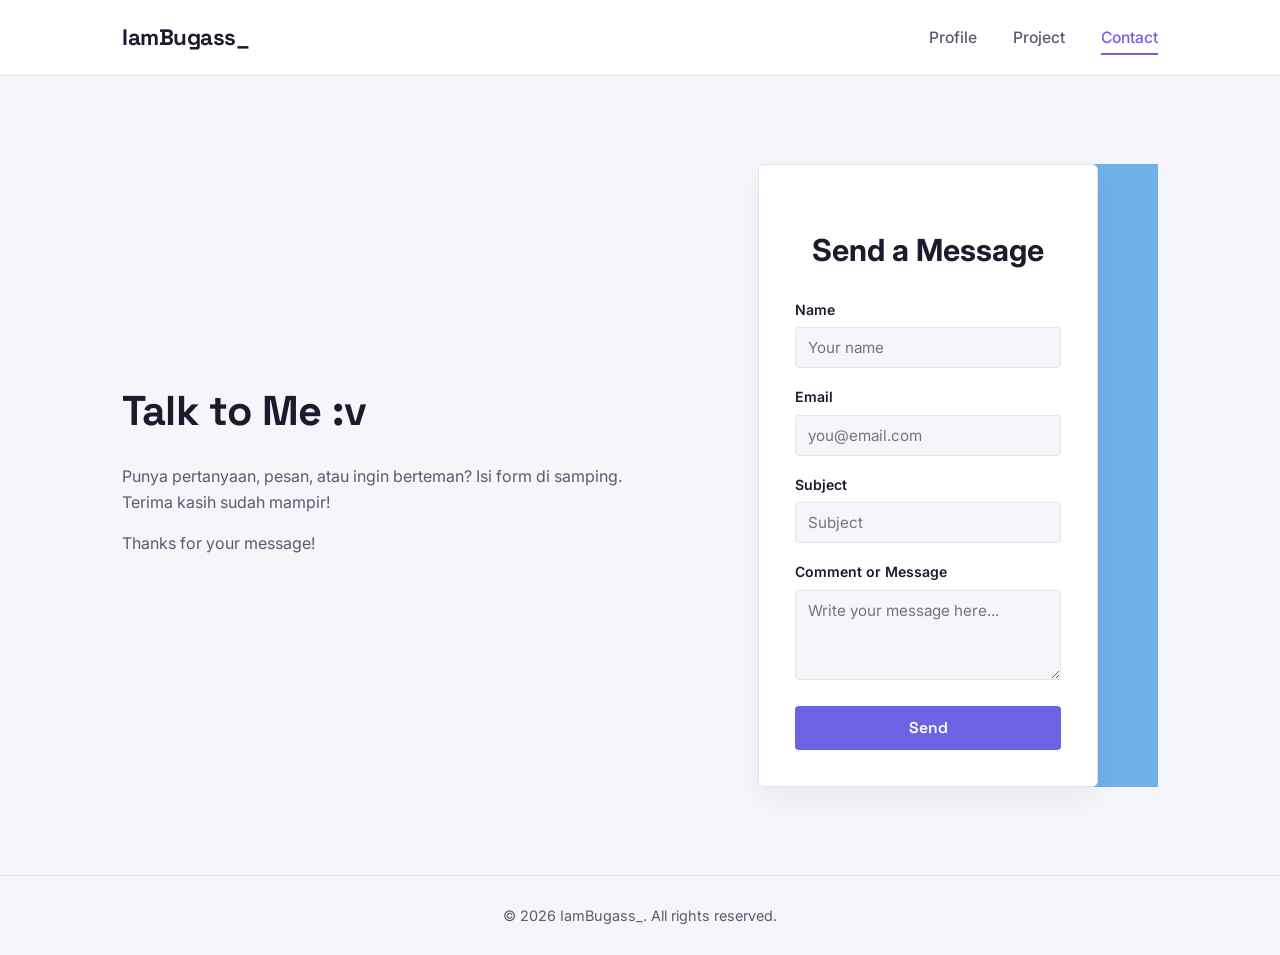
==== HTML/contact.html @ 118c32ef "init personal blog" ====
<!DOCTYPE html>
<html lang="id">
<head>
<meta charset="UTF-8">
<meta name="viewport" content="width=device-width, initial-scale=1.0">
<title>IamBugass_ | Contact</title>
<link rel="preconnect" href="https://fonts.googleapis.com">
<link href="https://fonts.googleapis.com/css2?family=Space+Grotesk:wght@500;700&family=Inter:wght@400;500;600&display=swap" rel="stylesheet">
<style>
/* =========================================================
   IamBugass_ — Personal Profile Website
   ========================================================= */

:root{
  --bg: #F5F6FA;
  --surface: #FFFFFF;
  --ink: #1C1B2E;
  --ink-soft: #5B5A72;
  --violet: #6E62E5;
  --violet-soft: #A99CF0;
  --blue: #6FB1E8;
  --blue-soft: #BFDDF3;
  --pink: #F0A3C8;
  --line: #E3E4EF;

  --font-display: "Space Grotesk", "Segoe UI", sans-serif;
  --font-body: "Inter", "Segoe UI", sans-serif;

  --nav-height: 76px;
  --container: 1100px;
}

*, *::before, *::after{ box-sizing: border-box; }

html{ scroll-behavior: smooth; }

body{
  margin: 0;
  background: var(--bg);
  color: var(--ink);
  font-family: var(--font-body);
  line-height: 1.6;
  -webkit-font-smoothing: antialiased;
}

img{ max-width: 100%; display: block; }

.wrap{
  max-width: var(--container);
  margin: 0 auto;
  padding: 0 32px;
}

/* ---------- Navigation ---------- */
.site-nav{
  position: sticky;
  top: 0;
  z-index: 50;
  height: var(--nav-height);
  display: flex;
  align-items: center;
  background: var(--surface);
  border-bottom: 1px solid var(--line);
}

.site-nav .wrap{
  width: 100%;
  display: flex;
  align-items: center;
  justify-content: space-between;
}

.logo{
  font-family: var(--font-display);
  font-weight: 700;
  font-size: 1.4rem;
  color: var(--ink);
  text-decoration: none;
  letter-spacing: -0.02em;
}

.nav-links{
  display: flex;
  gap: 36px;
  list-style: none;
  margin: 0;
  padding: 0;
}

.nav-links a{
  color: var(--ink-soft);
  text-decoration: none;
  font-size: 0.98rem;
  font-weight: 500;
  padding-bottom: 6px;
  border-bottom: 2px solid transparent;
  transition: color .15s ease, border-color .15s ease;
}

.nav-links a:hover{ color: var(--ink); }

.nav-links a.is-active{
  color: var(--violet);
  border-bottom-color: var(--violet);
}

/* ---------- Generic section spacing ---------- */
section{ padding: 88px 0; }
section.tight{ padding: 56px 0; }

.eyebrow-free-heading{
  font-family: var(--font-display);
  font-weight: 700;
  letter-spacing: -0.01em;
  margin: 0 0 20px;
}

h1{ font-size: 2.6rem; }
h2{ font-size: 1.9rem; }
h3{ font-size: 1.3rem; }

p{ color: var(--ink-soft); margin: 0 0 16px; max-width: 62ch; }

/* ---------- Photo boxes ---------- */
.photo-box{
  position: relative;
  overflow: hidden;
  display: flex;
  align-items: center;
  justify-content: center;
  color: #fff;
  font-family: var(--font-display);
  font-weight: 600;
  font-size: 1.05rem;
  text-align: center;
  padding: 12px;
}

.photo-box--violet{ background: var(--violet); }
.photo-box--blue{ background: var(--blue); }

.photo-img{
  position: absolute;
  inset: 0;
  width: 100%;
  height: 100%;
  object-fit: cover;
}

/* ---------- Photo stacks ---------- */
.photo-stack{
  position: relative;
  width: 100%;
  max-width: 360px;
  aspect-ratio: 3 / 4;
}

.photo-stack .photo-box{
  position: absolute;
  width: 76%;
  aspect-ratio: 3 / 4;
  border-radius: 4px;
}

.photo-stack--home .photo-box--blue{ top: 0; right: 0; z-index: 1; }
.photo-stack--home .photo-box--violet{ bottom: 0; left: 0; z-index: 2; }

.photo-stack--alt .photo-box--violet{ top: 0; left: 0; z-index: 1; }
.photo-stack--alt .photo-box--blue{ bottom: 0; right: 0; z-index: 2; }


.side-photo{
  width: 100%;
  height: 100%;
  min-height: 320px;
}

/* ---------- Layout helpers ---------- */
.two-col{
  display: grid;
  grid-template-columns: 1.1fr 0.9fr;
  gap: 56px;
  align-items: center;
}

.three-col{
  display: grid;
  grid-template-columns: 220px 1fr 220px;
  gap: 40px;
  align-items: stretch;
}

@media (max-width: 860px){
  .two-col, .three-col{ grid-template-columns: 1fr; }
  .photo-stack{ margin: 0 auto; }
}

/* ---------- Footer ---------- */
.site-footer{
  border-top: 1px solid var(--line);
  padding: 28px 0;
  text-align: center;
  color: var(--ink-soft);
  font-size: 0.9rem;
}

</style>
<style>
  /* Gaya khusus untuk halaman contact */
  .contact-wrap{
    position: relative;
    display: grid;
    grid-template-columns: 1fr 1fr;
    align-items: center;
    gap: 24px;
  }
  .contact-photo{
    position: absolute;
    top: 0;
    right: 0;
    width: 160px;
    height: 100%;
    z-index: 1;
  }
  .contact-form-card{
    position: relative;
    z-index: 2;
    background: var(--surface);
    border: 1px solid var(--line);
    border-radius: 6px;
    padding: 36px;
    max-width: 420px;
    margin-left: auto;
    margin-right: 60px;
    box-shadow: 0 12px 32px rgba(28, 27, 46, 0.06);
  }
  .contact-form-card h2{
    text-align: center;
    margin-bottom: 24px;
  }
  .field{ margin-bottom: 18px; }
  .field label{
    display: block;
    font-size: 0.88rem;
    font-weight: 600;
    margin-bottom: 6px;
    color: var(--ink);
  }
  .field input,
  .field textarea{
    width: 100%;
    border: 1px solid var(--line);
    border-radius: 4px;
    padding: 10px 12px;
    font-family: var(--font-body);
    font-size: 0.95rem;
    background: var(--bg);
    color: var(--ink);
  }
  .field textarea{ min-height: 90px; resize: vertical; }
  .send-btn{
    width: 100%;
    border: none;
    background: var(--violet);
    color: #fff;
    font-family: var(--font-display);
    font-weight: 600;
    font-size: 0.98rem;
    padding: 12px;
    border-radius: 4px;
    cursor: pointer;
    transition: background .15s ease;
  }
  .send-btn:hover{ background: #5b50d6; }
  @media (max-width: 860px){
    .contact-wrap{ grid-template-columns: 1fr; }
    .contact-photo{ display: none; }
    .contact-form-card{ margin: 0 auto; }
  }
</style>
</head>
<body>

  <!-- ============ NAVBAR ============ -->
  <nav class="site-nav">
    <div class="wrap">
      <a href="index.html" class="logo">IamBugass_</a>
      <ul class="nav-links">
        <li><a href="profile.html">Profile</a></li>
        <li><a href="project.html">Project</a></li>
        <li><a href="contact.html" class="is-active">Contact</a></li>
      </ul>
    </div>
  </nav>

  <!-- ============ CONTACT ============ -->
  <section>
    <div class="wrap">
      <div class="contact-wrap">

        <div>
          <!-- TEKS -->
          <h1 class="eyebrow-free-heading">Talk to Me :v</h1>
          <!-- TEKS -->
          <p>
            Punya pertanyaan, pesan, atau ingin berteman? Isi form di samping.
            Terima kasih sudah mampir!
          </p>
          <!-- TEKS -->
          <p>Thanks for your message!</p>
        </div>

        <!-- FOTO -->
        <div class="photo-box photo-box--blue contact-photo">
          <span>Foto</span>
          <img class="photo-img" src="image/Background.jpg" alt="Foto" onerror="this.style.display='none'">
        </div>

        <!-- FORM -->
        <form class="contact-form-card" onsubmit="return false;">
          <!-- TEKS -->
          <h2>Send a Message</h2>

          <div class="field">
            <label for="name">Name</label>
            <input type="text" id="name" name="name" placeholder="Your name">
          </div>
          <div class="field">
            <label for="email">Email</label>
            <input type="email" id="email" name="email" placeholder="you@email.com">
          </div>
          <div class="field">
            <label for="subject">Subject</label>
            <input type="text" id="subject" name="subject" placeholder="Subject">
          </div>
          <div class="field">
            <label for="message">Comment or Message</label>
            <textarea id="message" name="message" placeholder="Write your message here..."></textarea>
          </div>

          <button type="submit" class="send-btn">Send</button>
        </form>

      </div>
    </div>
  </section>

  <footer class="site-footer">
    <!-- TEKS -->
    &copy; 2026 IamBugass_. All rights reserved.
  </footer>

</body>
</html>
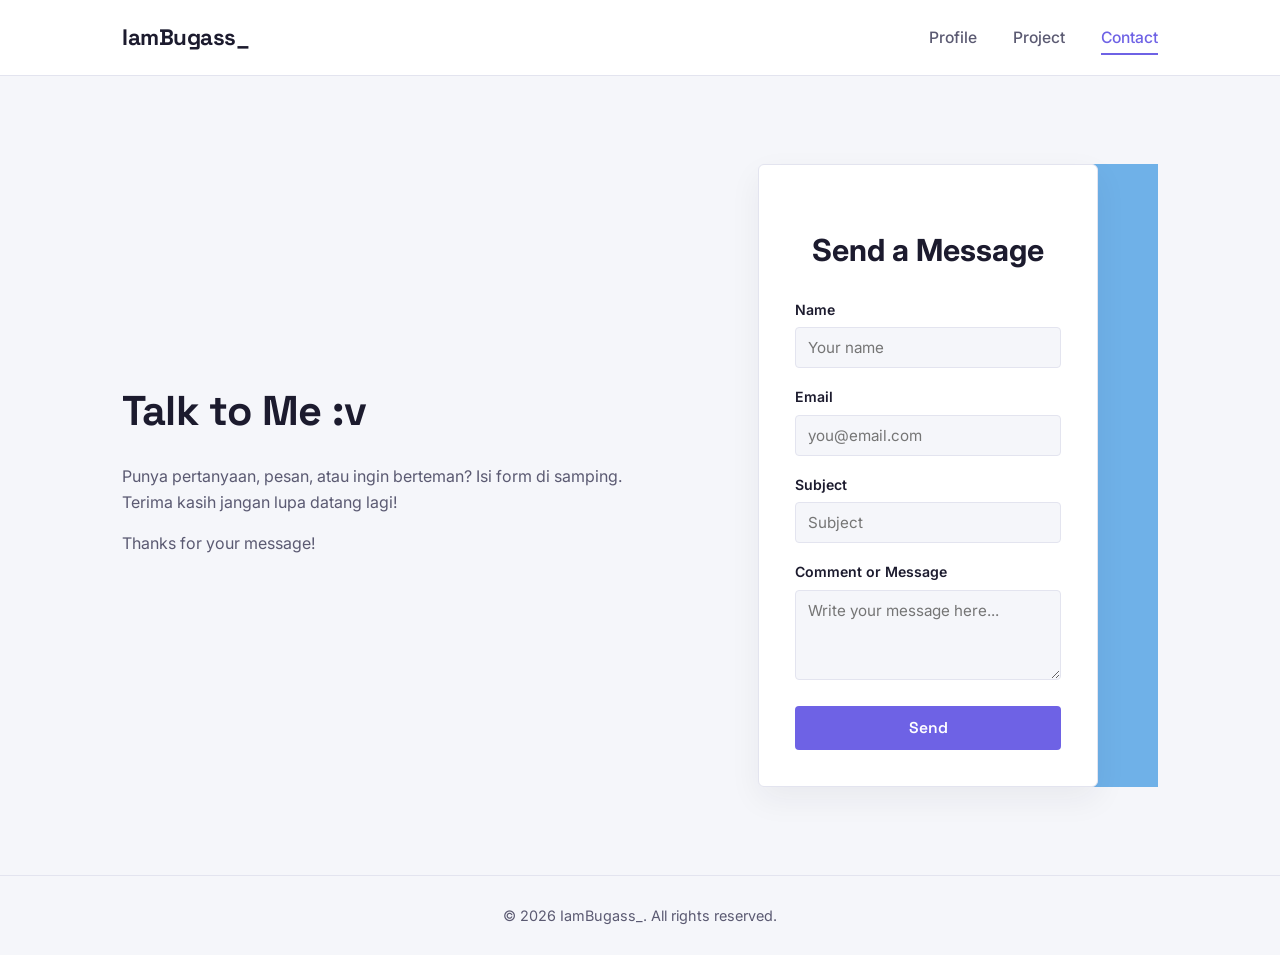
==== commit 167868b4: "ubah Ket" ====
--- a/HTML/contact.html
+++ b/HTML/contact.html
@@ -304,7 +304,7 @@
           <!-- TEKS -->
           <p>
             Punya pertanyaan, pesan, atau ingin berteman? Isi form di samping.
-            Terima kasih sudah mampir!
+            Terima kasih jangan lupa datang lagi!
           </p>
           <!-- TEKS -->
           <p>Thanks for your message!</p>
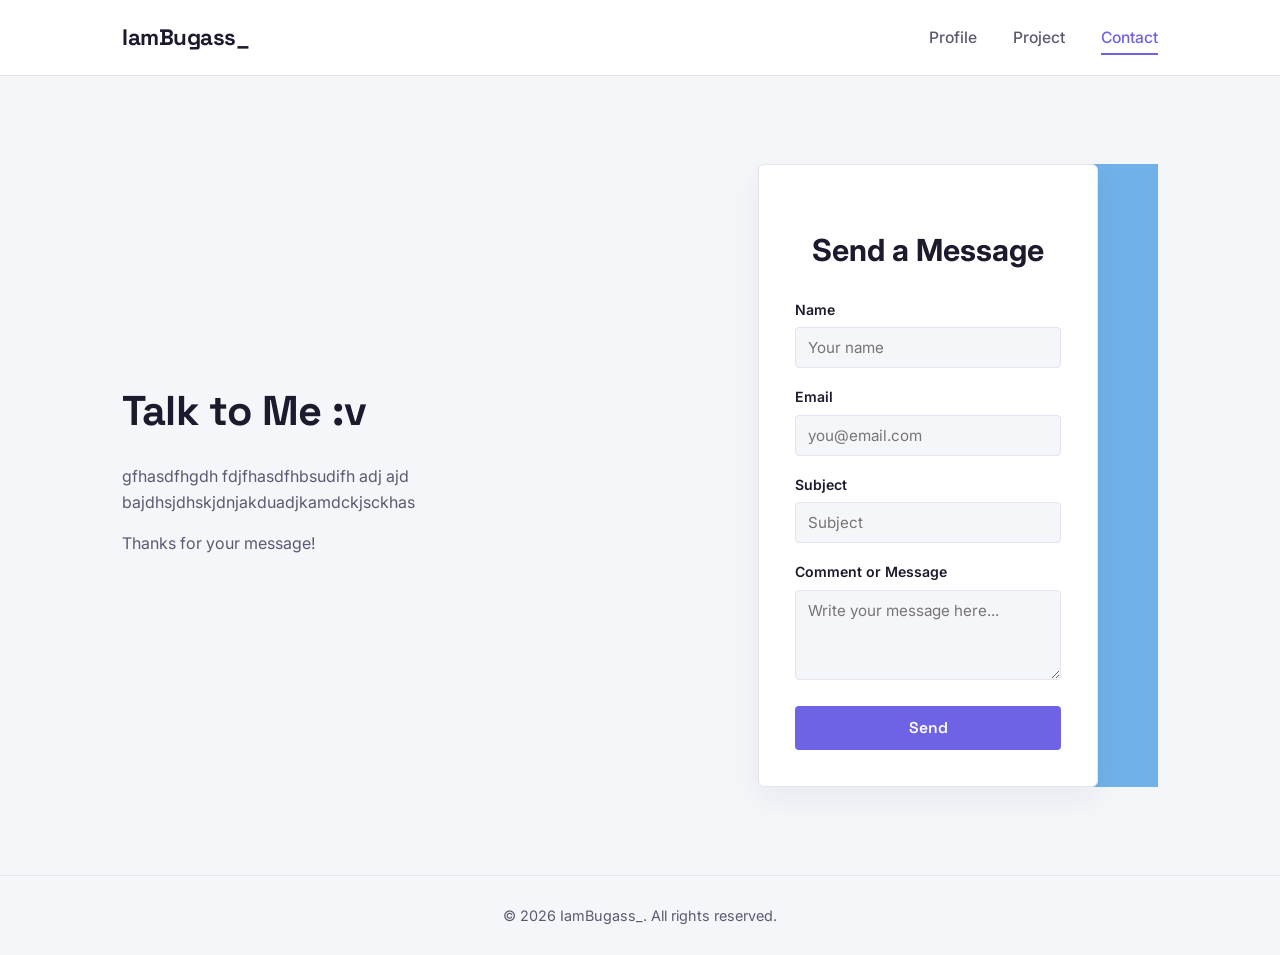
==== commit 48f96a92: "update contact page text content" ====
--- a/HTML/contact.html
+++ b/HTML/contact.html
@@ -303,8 +303,7 @@
           <h1 class="eyebrow-free-heading">Talk to Me :v</h1>
           <!-- TEKS -->
           <p>
-            Punya pertanyaan, pesan, atau ingin berteman? Isi form di samping.
-            Terima kasih jangan lupa datang lagi!
+            gfhasdfhgdh fdjfhasdfhbsudifh adj ajd bajdhsjdhskjdnjakduadjkamdckjsckhas
           </p>
           <!-- TEKS -->
           <p>Thanks for your message!</p>
